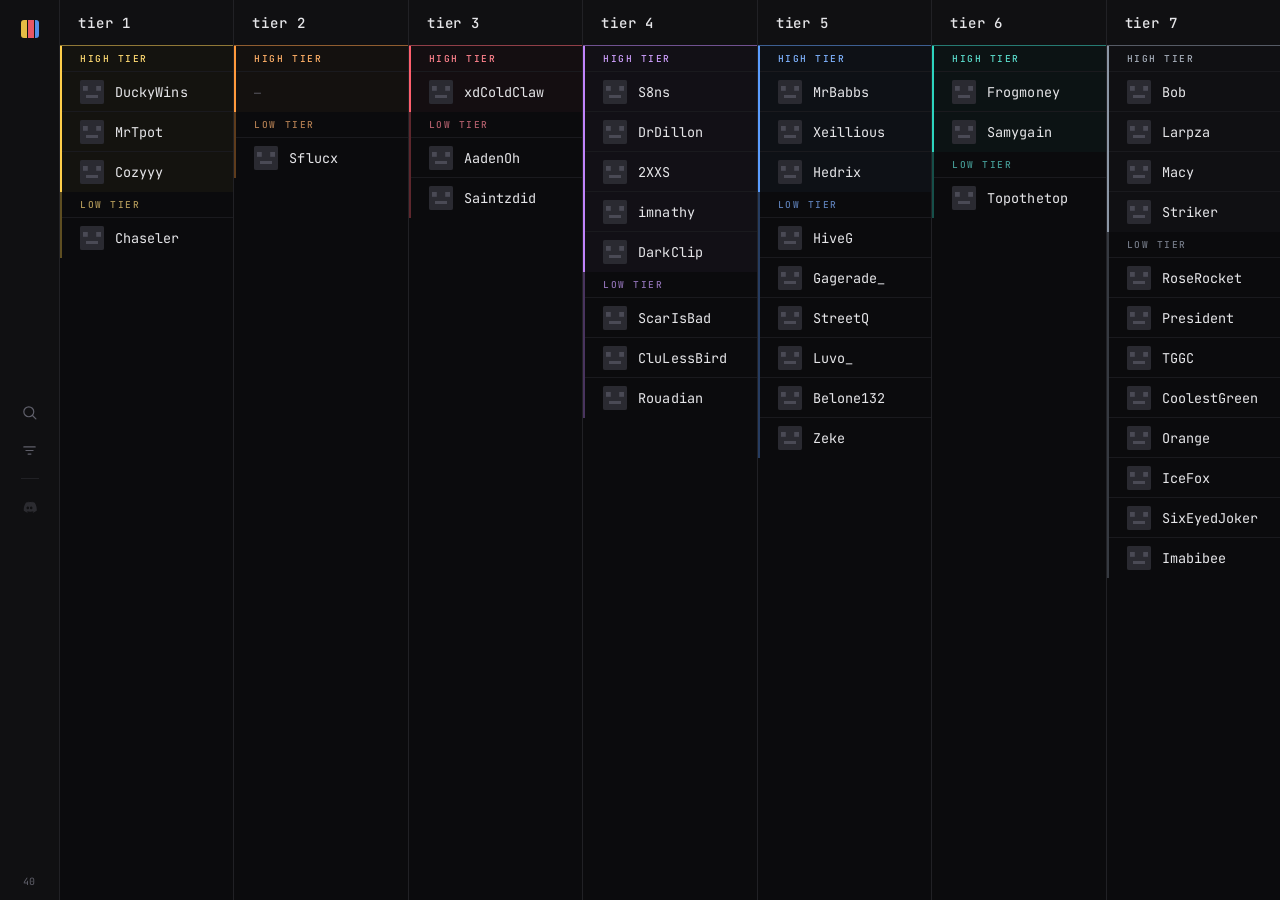
==== index.html @ e1ec3bf7 "Initial tier list Static Minecraft PvP tier list: seven tier columns with high/low bands, player hea" ====
<!DOCTYPE html>
<html lang="en">
<head>
<meta charset="utf-8" />
<meta name="viewport" content="width=device-width, initial-scale=1" />
<title>soccer — tier list</title>
<meta name="description" content="Minecraft PvP tier list" />
<link rel="icon" href="data:image/svg+xml,%3Csvg xmlns='http://www.w3.org/2000/svg' viewBox='0 0 32 32'%3E%3Crect width='32' height='32' rx='6' fill='%230d0d0f'/%3E%3Crect x='7' y='8' width='4' height='16' fill='%23ffcf4a'/%3E%3Crect x='14' y='12' width='4' height='12' fill='%23ff5f6d'/%3E%3Crect x='21' y='16' width='4' height='8' fill='%235b9dff'/%3E%3C/svg%3E" />
<link rel="preconnect" href="https://fonts.googleapis.com">
<link rel="preconnect" href="https://fonts.gstatic.com" crossorigin>
<link href="https://fonts.googleapis.com/css2?family=JetBrains+Mono:wght@400;500;700&display=swap" rel="stylesheet">
<link rel="stylesheet" href="styles.css" />
</head>
<body>

<div class="app">

  <!-- ── left rail ─────────────────────────────────────────────── -->
  <aside class="rail">
    <a class="rail-logo" href="./" title="soccer tier list">
      <span class="rail-logo-mark"></span>
    </a>

    <nav class="rail-nav">
      <button class="rail-btn" id="btn-search" title="Search players" aria-label="Search players">
        <svg viewBox="0 0 24 24" aria-hidden="true"><circle cx="11" cy="11" r="7"/><line x1="16.2" y1="16.2" x2="21" y2="21"/></svg>
      </button>

      <button class="rail-btn" id="btn-filter" title="Filter tiers" aria-label="Filter tiers">
        <svg viewBox="0 0 24 24" aria-hidden="true"><line x1="4" y1="7" x2="20" y2="7"/><line x1="7" y1="12" x2="17" y2="12"/><line x1="10" y1="17" x2="14" y2="17"/></svg>
      </button>

      <span class="rail-sep"></span>

      <a class="rail-btn" id="btn-discord" href="#" title="Discord" aria-label="Discord">
        <svg viewBox="0 0 24 24" aria-hidden="true" class="fill">
          <path d="M19.3 5.3A16.6 16.6 0 0 0 15.2 4l-.2.4a15.5 15.5 0 0 1 3.6 1.2 12.6 12.6 0 0 0-10.9 0A15.5 15.5 0 0 1 11.2 4.4L11 4a16.6 16.6 0 0 0-4.1 1.3C4.3 9.2 3.6 13 4 16.7a16.7 16.7 0 0 0 5 2.6l.7-1.2a10.8 10.8 0 0 1-1.7-.8l.4-.3a11.9 11.9 0 0 0 9.3 0l.4.3a10.8 10.8 0 0 1-1.7.8l.7 1.2a16.7 16.7 0 0 0 5-2.6c.5-4.3-.6-8.1-2.8-11.4ZM9.6 14.6c-1 0-1.8-.9-1.8-2s.8-2 1.8-2 1.8.9 1.8 2-.8 2-1.8 2Zm4.8 0c-1 0-1.8-.9-1.8-2s.8-2 1.8-2 1.8.9 1.8 2-.8 2-1.8 2Z"/>
        </svg>
      </a>
    </nav>

    <div class="rail-foot" id="rail-count">0</div>
  </aside>

  <!-- ── board ─────────────────────────────────────────────────── -->
  <main class="board">

    <!-- search bar (slides down) -->
    <div class="searchbar" id="searchbar" hidden>
      <svg viewBox="0 0 24 24" class="searchbar-icon" aria-hidden="true"><circle cx="11" cy="11" r="7"/><line x1="16.2" y1="16.2" x2="21" y2="21"/></svg>
      <input type="text" id="search-input" placeholder="search player…" spellcheck="false" autocomplete="off" />
      <span class="searchbar-hint" id="search-hint"></span>
      <button class="searchbar-close" id="search-close" aria-label="Close search">esc</button>
    </div>

    <!-- filter bar (slides down) -->
    <div class="filterbar" id="filterbar" hidden>
      <span class="filterbar-label">show</span>
      <button class="chip is-on" data-band="high">high tier</button>
      <button class="chip is-on" data-band="low">low tier</button>
      <span class="filterbar-sep"></span>
      <span class="filterbar-label">tiers</span>
      <div class="chips" id="tier-chips"></div>
    </div>

    <div class="columns" id="columns"><!-- rendered by app.js --></div>
  </main>

</div>

<!-- ── player card ─────────────────────────────────────────────── -->
<div class="overlay" id="overlay" hidden>
  <div class="card" id="card" role="dialog" aria-modal="true">
    <button class="card-close" id="card-close" aria-label="Close">×</button>
    <div class="card-body">
      <img class="card-skin" id="card-skin" alt="" />
      <div class="card-info">
        <div class="card-rank" id="card-rank">HT1</div>
        <h2 class="card-name" id="card-name">player</h2>
        <div class="card-meta" id="card-meta"></div>
        <div class="card-links">
          <a id="card-namemc" href="#" target="_blank" rel="noopener noreferrer">namemc ↗</a>
        </div>
      </div>
    </div>
  </div>
</div>

<script src="data.js"></script>
<script src="app.js"></script>
</body>
</html>
---- styles.css ----
/* ==================================================================
   soccer — tier list
   flat, dark, monospace. hairline dividers. no fluff.
   ================================================================== */

:root {
  --bg:        #0b0b0d;
  --panel:     #101012;
  --panel-2:   #131316;
  --line:      #212125;
  --line-soft: #1a1a1e;

  --text:      #e6e6e9;
  --text-dim:  #9a9aa4;
  --text-mute: #5f5f6a;

  --row-h:     40px;
  --head-h:    46px;
  --rail-w:    60px;
  --col-min:   172px;
  --pad-x:     18px;

  --mono: "JetBrains Mono", ui-monospace, SFMono-Regular, Menlo, Consolas, monospace;
}

* { box-sizing: border-box; }

/* the hidden attribute must beat the layout rules below */
[hidden] { display: none !important; }

html, body {
  height: 100%;
  margin: 0;
}

body {
  background: var(--bg);
  color: var(--text);
  font-family: var(--mono);
  font-size: 14px;
  -webkit-font-smoothing: antialiased;
  overflow: hidden;
}

::selection { background: #2f3a4d; }

/* ── layout ──────────────────────────────────────────────────── */

.app {
  display: flex;
  height: 100vh;
  height: 100dvh;
}

/* ── left rail ───────────────────────────────────────────────── */

.rail {
  width: var(--rail-w);
  flex: 0 0 var(--rail-w);
  background: var(--panel);
  border-right: 1px solid var(--line);
  display: flex;
  flex-direction: column;
  align-items: center;
  padding: 14px 0 12px;
  gap: 10px;
}

.rail-logo {
  display: grid;
  place-items: center;
  width: 30px;
  height: 30px;
  text-decoration: none;
}

.rail-logo-mark {
  width: 18px;
  height: 18px;
  border-radius: 3px;
  background:
    linear-gradient(90deg, #ffcf4a 0 34%, transparent 34%),
    linear-gradient(90deg, transparent 0 40%, #ff5f6d 40% 70%, transparent 70%),
    linear-gradient(90deg, transparent 0 76%, #5b9dff 76%);
  opacity: .9;
}

.rail-nav {
  margin-top: auto;
  margin-bottom: auto;
  display: flex;
  flex-direction: column;
  align-items: center;
  gap: 4px;
}

.rail-btn {
  width: 34px;
  height: 34px;
  display: grid;
  place-items: center;
  background: none;
  border: 0;
  border-radius: 6px;
  padding: 0;
  cursor: pointer;
  color: var(--text-mute);
  transition: color .12s, background .12s;
}

.rail-btn:hover { color: var(--text); background: #1b1b20; }
.rail-btn.is-on { color: var(--text); background: #1f1f25; }

.rail-btn svg {
  width: 17px;
  height: 17px;
  fill: none;
  stroke: currentColor;
  stroke-width: 1.7;
  stroke-linecap: round;
}

.rail-btn svg.fill { fill: currentColor; stroke: none; }

.rail-btn[aria-disabled="true"] { opacity: .35; cursor: default; }
.rail-btn[aria-disabled="true"]:hover { background: none; color: var(--text-mute); }

.rail-sep {
  width: 18px;
  height: 1px;
  background: var(--line);
  margin: 7px 0;
}

.rail-foot {
  font-size: 10px;
  letter-spacing: .08em;
  color: var(--text-mute);
  font-variant-numeric: tabular-nums;
}

/* ── board ───────────────────────────────────────────────────── */

.board {
  flex: 1 1 auto;
  min-width: 0;
  display: flex;
  flex-direction: column;
  background: var(--bg);
}

/* ── search bar ──────────────────────────────────────────────── */

.searchbar,
.filterbar {
  display: flex;
  align-items: center;
  gap: 10px;
  height: 44px;
  flex: 0 0 44px;
  padding: 0 var(--pad-x);
  background: var(--panel);
  border-bottom: 1px solid var(--line);
  animation: drop .16s ease;
}

@keyframes drop {
  from { opacity: 0; transform: translateY(-6px); }
  to   { opacity: 1; transform: none; }
}

.searchbar-icon {
  width: 15px; height: 15px;
  flex: 0 0 15px;
  fill: none; stroke: var(--text-mute);
  stroke-width: 1.8; stroke-linecap: round;
}

#search-input {
  flex: 1 1 auto;
  min-width: 0;
  background: none;
  border: 0;
  outline: 0;
  color: var(--text);
  font-family: var(--mono);
  font-size: 13.5px;
  letter-spacing: .01em;
}

#search-input::placeholder { color: var(--text-mute); }

.searchbar-hint {
  font-size: 11px;
  color: var(--text-mute);
  white-space: nowrap;
  font-variant-numeric: tabular-nums;
}

.searchbar-close {
  background: none;
  border: 1px solid var(--line);
  border-radius: 4px;
  color: var(--text-mute);
  font-family: var(--mono);
  font-size: 10px;
  padding: 3px 6px;
  cursor: pointer;
}
.searchbar-close:hover { color: var(--text); border-color: #33333a; }

/* ── filter bar ──────────────────────────────────────────────── */

.filterbar-label {
  font-size: 10.5px;
  letter-spacing: .1em;
  color: var(--text-mute);
  text-transform: uppercase;
}

.filterbar-sep {
  width: 1px;
  height: 16px;
  background: var(--line);
  margin: 0 4px;
}

.chips { display: flex; gap: 4px; flex-wrap: wrap; }

.chip {
  background: none;
  border: 1px solid var(--line);
  border-radius: 4px;
  color: var(--text-mute);
  font-family: var(--mono);
  font-size: 11px;
  letter-spacing: .04em;
  padding: 4px 8px;
  cursor: pointer;
  transition: color .12s, border-color .12s, background .12s;
  white-space: nowrap;
}

.chip:hover { color: var(--text-dim); border-color: #2c2c33; }

.chip.is-on {
  color: var(--text);
  border-color: #34343d;
  background: #1c1c22;
}

.chip.is-on[data-tier] {
  border-color: color-mix(in srgb, var(--c) 55%, transparent);
  background: color-mix(in srgb, var(--c) 12%, transparent);
  color: var(--c);
}

/* ── columns ─────────────────────────────────────────────────── */

.columns {
  flex: 1 1 auto;
  min-height: 0;
  display: flex;
  overflow-x: auto;
  overflow-y: hidden;
  scrollbar-width: thin;
  scrollbar-color: #2a2a31 transparent;
}

.columns::-webkit-scrollbar { height: 9px; }
.columns::-webkit-scrollbar-track { background: var(--panel); }
.columns::-webkit-scrollbar-thumb { background: #2a2a31; border-radius: 0; }
.columns::-webkit-scrollbar-thumb:hover { background: #3a3a44; }

.col {
  flex: 1 1 0;
  min-width: var(--col-min);
  display: flex;
  flex-direction: column;
  min-height: 0;
  border-right: 1px solid var(--line);
  background: var(--bg);
}

.col:last-child { border-right: 0; }
.col.is-hidden { display: none; }

/* header */

.col-head {
  height: var(--head-h);
  flex: 0 0 var(--head-h);
  display: flex;
  align-items: center;
  gap: 8px;
  padding: 0 var(--pad-x);
  border-bottom: 1px solid var(--line);
  background: var(--panel);
  position: relative;
}

.col-head::after {
  content: "";
  position: absolute;
  left: 0; right: 0; bottom: -1px;
  height: 1px;
  background: var(--c);
  opacity: .5;
}

.col-title {
  font-size: 14px;
  font-weight: 500;
  letter-spacing: .06em;
  color: var(--text);
}

/* scroll body */

.col-body {
  flex: 1 1 auto;
  min-height: 0;
  overflow-y: auto;
  padding-bottom: 28px;
  scrollbar-width: thin;
  scrollbar-color: #26262c transparent;
}

.col-body::-webkit-scrollbar { width: 7px; }
.col-body::-webkit-scrollbar-track { background: transparent; }
.col-body::-webkit-scrollbar-thumb { background: #26262c; }
.col-body::-webkit-scrollbar-thumb:hover { background: #35353d; }

/* band (high / low group) */

.band {
  border-left: 2px solid var(--c);
  position: relative;
}

.band.low {
  border-left-color: color-mix(in srgb, var(--c) 34%, transparent);
}

.band.high { background: color-mix(in srgb, var(--c) 3.5%, transparent); }
.band.is-hidden { display: none; }

.band-label {
  display: flex;
  align-items: center;
  gap: 7px;
  height: 26px;
  padding: 0 var(--pad-x);
  font-size: 9.5px;
  letter-spacing: .16em;
  text-transform: uppercase;
  color: var(--text-mute);
  border-bottom: 1px solid var(--line-soft);
  user-select: none;
}

.band-label b {
  font-weight: 500;
  color: color-mix(in srgb, var(--c) 78%, #ffffff);
}

.band.low .band-label b { color: color-mix(in srgb, var(--c) 52%, var(--text-mute)); }

/* row */

.row {
  height: var(--row-h);
  display: flex;
  align-items: center;
  gap: 11px;
  padding: 0 var(--pad-x);
  cursor: pointer;
  border-bottom: 1px solid var(--line-soft);
  transition: background .1s, opacity .12s;
  opacity: 0;
  animation: rowIn .24s ease forwards;
}

@keyframes rowIn { to { opacity: 1; } }

.row:hover { background: #17171b; }
.row:last-child { border-bottom-color: transparent; }

/* !important is required: the rowIn reveal animation uses fill-mode
   forwards, and an animated value outranks a normal declaration. */
.row.is-dim { opacity: .14 !important; }
.row.is-hit { background: color-mix(in srgb, var(--c) 14%, transparent); }
.row.is-hit .row-name { color: #fff; }

.row-head {
  width: 24px;
  height: 24px;
  flex: 0 0 24px;
  border-radius: 2px;
  background: #1c1c21;
  image-rendering: pixelated;
  object-fit: cover;
}

.row-name {
  font-size: 13.5px;
  letter-spacing: .005em;
  color: var(--text);
  white-space: nowrap;
  overflow: hidden;
  text-overflow: ellipsis;
}

/* empty band */

.band-empty {
  height: var(--row-h);
  display: flex;
  align-items: center;
  padding: 0 var(--pad-x);
  font-size: 11.5px;
  color: var(--text-mute);
  letter-spacing: .05em;
}

/* ── player card ─────────────────────────────────────────────── */

.overlay {
  position: fixed;
  inset: 0;
  background: rgba(4, 4, 6, .74);
  display: grid;
  place-items: center;
  padding: 24px;
  z-index: 50;
  animation: fade .14s ease;
}

@keyframes fade { from { opacity: 0 } to { opacity: 1 } }

.card {
  position: relative;
  width: min(420px, 100%);
  background: var(--panel-2);
  border: 1px solid var(--line);
  border-top: 2px solid var(--c, #ffcf4a);
  border-radius: 5px;
  box-shadow: 0 24px 60px rgba(0, 0, 0, .6);
  animation: pop .16s ease;
}

@keyframes pop {
  from { opacity: 0; transform: translateY(8px) scale(.985); }
  to   { opacity: 1; transform: none; }
}

.card-close {
  position: absolute;
  top: 8px; right: 10px;
  background: none;
  border: 0;
  color: var(--text-mute);
  font-size: 20px;
  line-height: 1;
  cursor: pointer;
  padding: 2px 6px;
  font-family: var(--mono);
}
.card-close:hover { color: var(--text); }

.card-body {
  display: flex;
  gap: 20px;
  padding: 26px 24px 24px;
  align-items: flex-start;
}

.card-skin {
  width: 74px;
  flex: 0 0 74px;
  image-rendering: pixelated;
}

.card-info { min-width: 0; padding-top: 2px; }

.card-rank {
  display: inline-block;
  font-size: 10.5px;
  letter-spacing: .12em;
  padding: 3px 7px;
  border-radius: 3px;
  color: var(--c, #ffcf4a);
  border: 1px solid color-mix(in srgb, var(--c, #ffcf4a) 45%, transparent);
  background: color-mix(in srgb, var(--c, #ffcf4a) 11%, transparent);
  margin-bottom: 11px;
}

.card-name {
  margin: 0 0 8px;
  font-size: 21px;
  font-weight: 500;
  letter-spacing: -.01em;
  word-break: break-all;
}

.card-meta {
  font-size: 11.5px;
  line-height: 1.75;
  color: var(--text-dim);
}

.card-meta i { color: var(--text-mute); font-style: normal; }

.card-links { margin-top: 14px; }

.card-links a {
  font-size: 11px;
  letter-spacing: .05em;
  color: var(--text-mute);
  text-decoration: none;
  border-bottom: 1px solid var(--line);
  padding-bottom: 1px;
}

.card-links a:hover { color: var(--text); border-color: #3a3a44; }

/* ── mobile ──────────────────────────────────────────────────── */

@media (max-width: 720px) {
  :root { --rail-w: 48px; --col-min: 180px; --pad-x: 14px; }
  .rail-btn { width: 30px; height: 30px; }
  .card-body { flex-direction: column; align-items: center; text-align: center; }
  .card-info { text-align: center; }
}

@media (prefers-reduced-motion: reduce) {
  *, *::before, *::after { animation: none !important; transition: none !important; }
  .row { opacity: 1; }
}

/* ── load failure banner ─────────────────────────────────────── */

.panic {
  margin: 28px var(--pad-x);
  padding: 18px 20px;
  max-width: 620px;
  display: flex;
  flex-direction: column;
  gap: 8px;
  background: #17110f;
  border: 1px solid #4a2723;
  border-left: 2px solid #ff5f6d;
  border-radius: 4px;
  font-size: 12.5px;
  line-height: 1.6;
  color: var(--text-dim);
}

.panic b { color: #ff8f8f; font-weight: 500; letter-spacing: .03em; }
.panic-hint { color: var(--text-mute); }
.panic code { color: var(--text); background: #221a19; padding: 1px 4px; border-radius: 3px; }
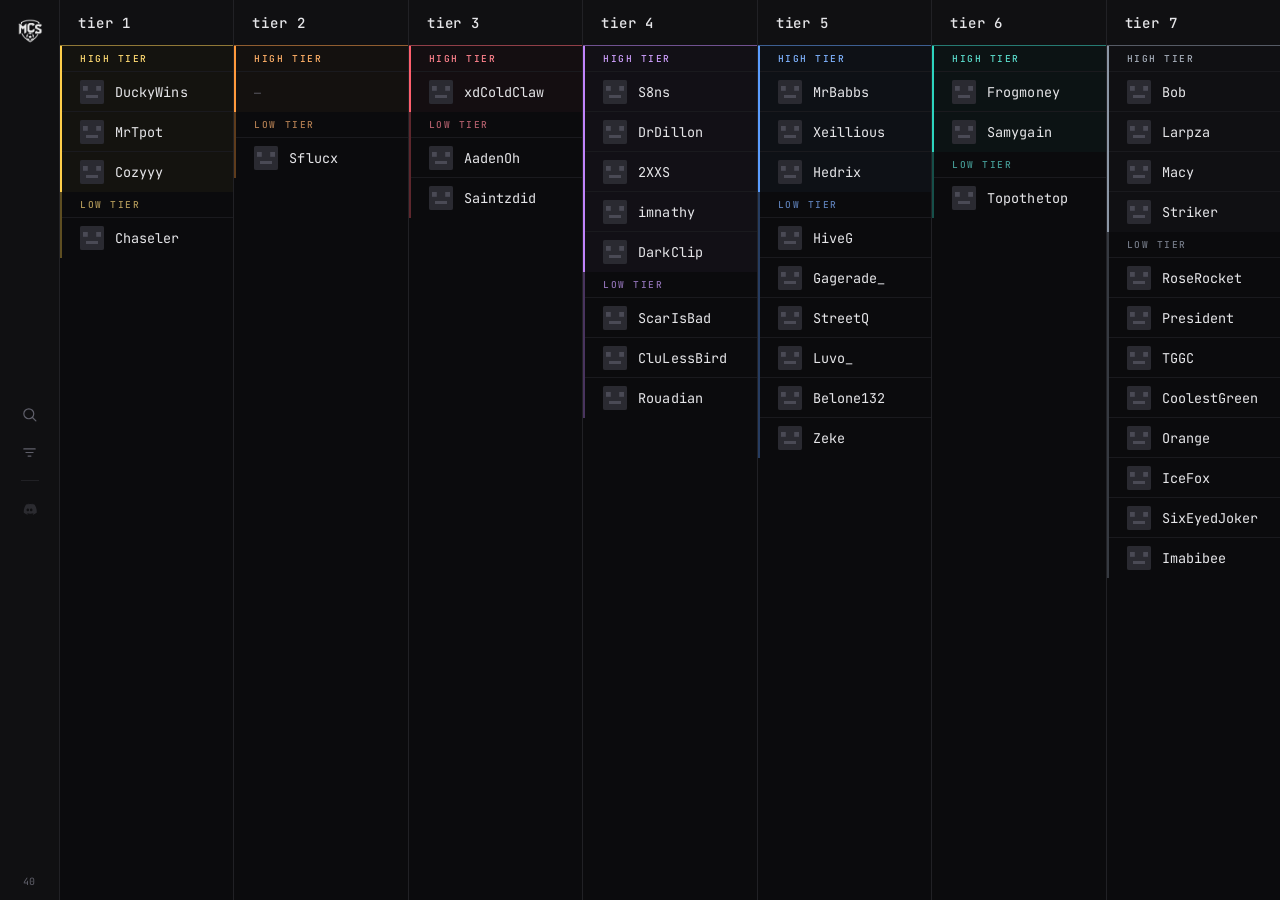
==== commit 94a396a4: "Use the MCS logo for the favicon, sidebar and social card Derives every icon from the supplied logo:" ====
--- a/index.html
+++ b/index.html
@@ -3,9 +3,24 @@
 <head>
 <meta charset="utf-8" />
 <meta name="viewport" content="width=device-width, initial-scale=1" />
-<title>soccer — tier list</title>
-<meta name="description" content="Minecraft PvP tier list" />
-<link rel="icon" href="data:image/svg+xml,%3Csvg xmlns='http://www.w3.org/2000/svg' viewBox='0 0 32 32'%3E%3Crect width='32' height='32' rx='6' fill='%230d0d0f'/%3E%3Crect x='7' y='8' width='4' height='16' fill='%23ffcf4a'/%3E%3Crect x='14' y='12' width='4' height='12' fill='%23ff5f6d'/%3E%3Crect x='21' y='16' width='4' height='8' fill='%235b9dff'/%3E%3C/svg%3E" />
+<title>MCS — tier list</title>
+<meta name="description" content="MCS Minecraft PvP tier list" />
+
+<link rel="icon" href="assets/favicon.ico" sizes="any" />
+<link rel="icon" type="image/png" href="assets/icon-512.png" sizes="512x512" />
+<link rel="apple-touch-icon" href="assets/icon-180.png" />
+<meta name="theme-color" content="#0b0b0d" />
+
+<!-- Discord / social embed. og:image must be absolute, not relative. -->
+<meta property="og:type" content="website" />
+<meta property="og:site_name" content="MCS" />
+<meta property="og:title" content="MCS — tier list" />
+<meta property="og:description" content="Minecraft PvP tier list. Tiers 1–7, high and low." />
+<meta property="og:url" content="https://brennanknick.github.io/mcstierlist/" />
+<meta property="og:image" content="https://brennanknick.github.io/mcstierlist/assets/og.png" />
+<meta property="og:image:width" content="1200" />
+<meta property="og:image:height" content="630" />
+<meta name="twitter:card" content="summary_large_image" />
 <link rel="preconnect" href="https://fonts.googleapis.com">
 <link rel="preconnect" href="https://fonts.gstatic.com" crossorigin>
 <link href="https://fonts.googleapis.com/css2?family=JetBrains+Mono:wght@400;500;700&display=swap" rel="stylesheet">
@@ -17,8 +32,8 @@
 
   <!-- ── left rail ─────────────────────────────────────────────── -->
   <aside class="rail">
-    <a class="rail-logo" href="./" title="soccer tier list">
-      <span class="rail-logo-mark"></span>
+    <a class="rail-logo" href="./" title="MCS tier list">
+      <img class="rail-logo-mark" src="assets/mcs-logo.png" alt="MCS" />
     </a>
 
     <nav class="rail-nav">
--- a/styles.css
+++ b/styles.css
@@ -69,21 +69,20 @@
 .rail-logo {
   display: grid;
   place-items: center;
-  width: 30px;
-  height: 30px;
+  width: 34px;
+  height: 34px;
   text-decoration: none;
 }
 
 .rail-logo-mark {
-  width: 18px;
-  height: 18px;
-  border-radius: 3px;
-  background:
-    linear-gradient(90deg, #ffcf4a 0 34%, transparent 34%),
-    linear-gradient(90deg, transparent 0 40%, #ff5f6d 40% 70%, transparent 70%),
-    linear-gradient(90deg, transparent 0 76%, #5b9dff 76%);
-  opacity: .9;
-}
+  width: 26px;
+  height: 26px;
+  object-fit: contain;
+  opacity: .92;
+  transition: opacity .12s;
+}
+
+.rail-logo:hover .rail-logo-mark { opacity: 1; }
 
 .rail-nav {
   margin-top: auto;
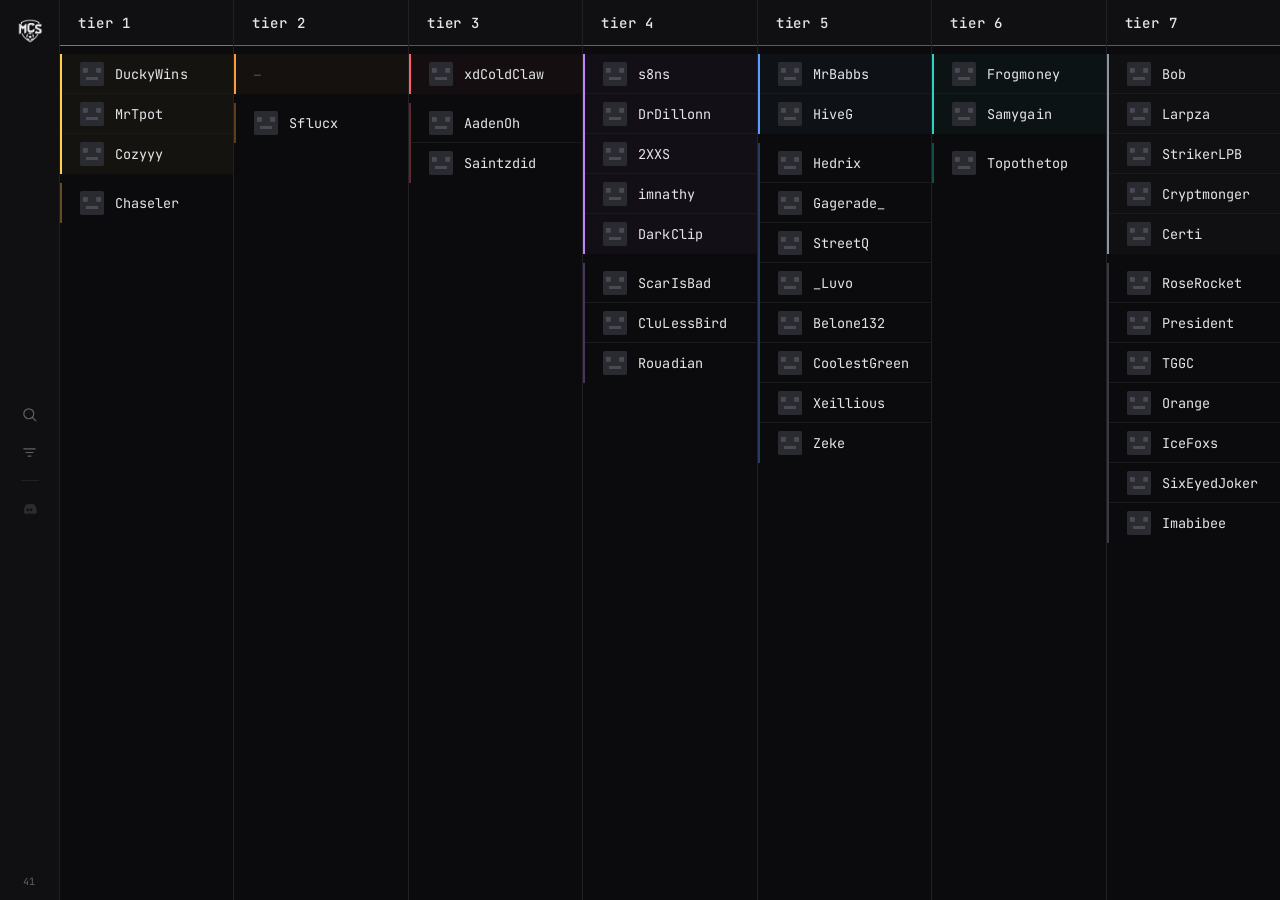
==== commit c4f959ca: "Point the social embed at tiers.mcsoccer.net og:url and og:image have to be absolute — Discord will " ====
--- a/index.html
+++ b/index.html
@@ -16,8 +16,8 @@
 <meta property="og:site_name" content="MCS" />
 <meta property="og:title" content="MCS — tier list" />
 <meta property="og:description" content="Minecraft PvP tier list. Tiers 1–7, high and low." />
-<meta property="og:url" content="https://brennanknick.github.io/mcstierlist/" />
-<meta property="og:image" content="https://brennanknick.github.io/mcstierlist/assets/og.png" />
+<meta property="og:url" content="https://tiers.mcsoccer.net/" />
+<meta property="og:image" content="https://tiers.mcsoccer.net/assets/og.png" />
 <meta property="og:image:width" content="1200" />
 <meta property="og:image:height" content="630" />
 <meta name="twitter:card" content="summary_large_image" />
--- a/styles.css
+++ b/styles.css
@@ -320,6 +320,7 @@
   flex: 1 1 auto;
   min-height: 0;
   overflow-y: auto;
+  padding-top: 8px;
   padding-bottom: 28px;
   scrollbar-width: thin;
   scrollbar-color: #26262c transparent;
@@ -342,28 +343,10 @@
 }
 
 .band.high { background: color-mix(in srgb, var(--c) 3.5%, transparent); }
+
+/* the gap is the only thing separating the two shades of rail */
+.band + .band { margin-top: 9px; }
 .band.is-hidden { display: none; }
-
-.band-label {
-  display: flex;
-  align-items: center;
-  gap: 7px;
-  height: 26px;
-  padding: 0 var(--pad-x);
-  font-size: 9.5px;
-  letter-spacing: .16em;
-  text-transform: uppercase;
-  color: var(--text-mute);
-  border-bottom: 1px solid var(--line-soft);
-  user-select: none;
-}
-
-.band-label b {
-  font-weight: 500;
-  color: color-mix(in srgb, var(--c) 78%, #ffffff);
-}
-
-.band.low .band-label b { color: color-mix(in srgb, var(--c) 52%, var(--text-mute)); }
 
 /* row */
 
@@ -376,6 +359,11 @@
   cursor: pointer;
   border-bottom: 1px solid var(--line-soft);
   transition: background .1s, opacity .12s;
+}
+
+/* Opt-in, so a re-render doesn't replay the entrance on every row. Only the
+   first paint adds this class; the row drops it again on animationend. */
+.row.reveal {
   opacity: 0;
   animation: rowIn .24s ease forwards;
 }
@@ -385,8 +373,8 @@
 .row:hover { background: #17171b; }
 .row:last-child { border-bottom-color: transparent; }
 
-/* !important is required: the rowIn reveal animation uses fill-mode
-   forwards, and an animated value outranks a normal declaration. */
+/* !important because a row still mid-reveal has an animated opacity, and an
+   animated value outranks a normal declaration. */
 .row.is-dim { opacity: .14 !important; }
 .row.is-hit { background: color-mix(in srgb, var(--c) 14%, transparent); }
 .row.is-hit .row-name { color: #fff; }
@@ -534,7 +522,12 @@
 
 @media (prefers-reduced-motion: reduce) {
   *, *::before, *::after { animation: none !important; transition: none !important; }
-  .row { opacity: 1; }
+
+  /* .reveal starts at opacity 0 and is meant to be animated up. With the
+     animation suppressed above, animationend never fires and the class never
+     drops — so this has to beat .row.reveal on specificity or every row stays
+     invisible. */
+  .row, .row.reveal { opacity: 1 !important; }
 }
 
 /* ── load failure banner ─────────────────────────────────────── */
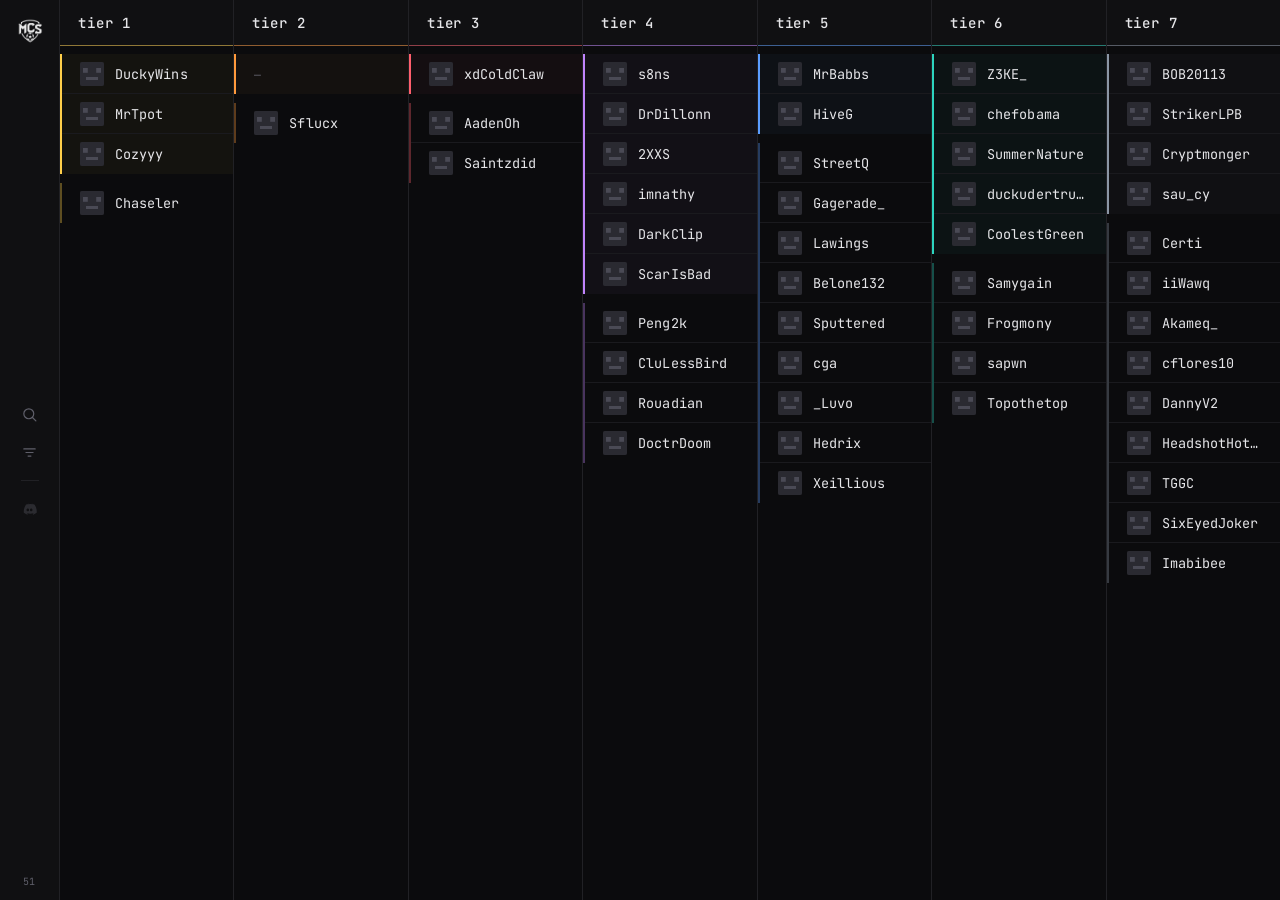
==== commit 1d063a7a: "Favicon from the background-removed logo Same icons as mcsoccer.net: icon.svg shows the logo white o" ====
--- a/index.html
+++ b/index.html
@@ -3,19 +3,19 @@
 <head>
 <meta charset="utf-8" />
 <meta name="viewport" content="width=device-width, initial-scale=1" />
-<title>MCS — tier list</title>
-<meta name="description" content="MCS Minecraft PvP tier list" />
+<title>MCS</title>
+<meta name="description" content="The Official Tierlist for MCS" />
 
-<link rel="icon" href="assets/favicon.ico" sizes="any" />
-<link rel="icon" type="image/png" href="assets/icon-512.png" sizes="512x512" />
+<link rel="icon" href="assets/favicon.ico?v=2" sizes="32x32" />
+<link rel="icon" type="image/svg+xml" href="assets/icon.svg?v=2" />
 <link rel="apple-touch-icon" href="assets/icon-180.png" />
 <meta name="theme-color" content="#0b0b0d" />
 
 <!-- Discord / social embed. og:image must be absolute, not relative. -->
 <meta property="og:type" content="website" />
 <meta property="og:site_name" content="MCS" />
-<meta property="og:title" content="MCS — tier list" />
-<meta property="og:description" content="Minecraft PvP tier list. Tiers 1–7, high and low." />
+<meta property="og:title" content="MCS" />
+<meta property="og:description" content="The Official Tierlist for MCS" />
 <meta property="og:url" content="https://tiers.mcsoccer.net/" />
 <meta property="og:image" content="https://tiers.mcsoccer.net/assets/og.png" />
 <meta property="og:image:width" content="1200" />
